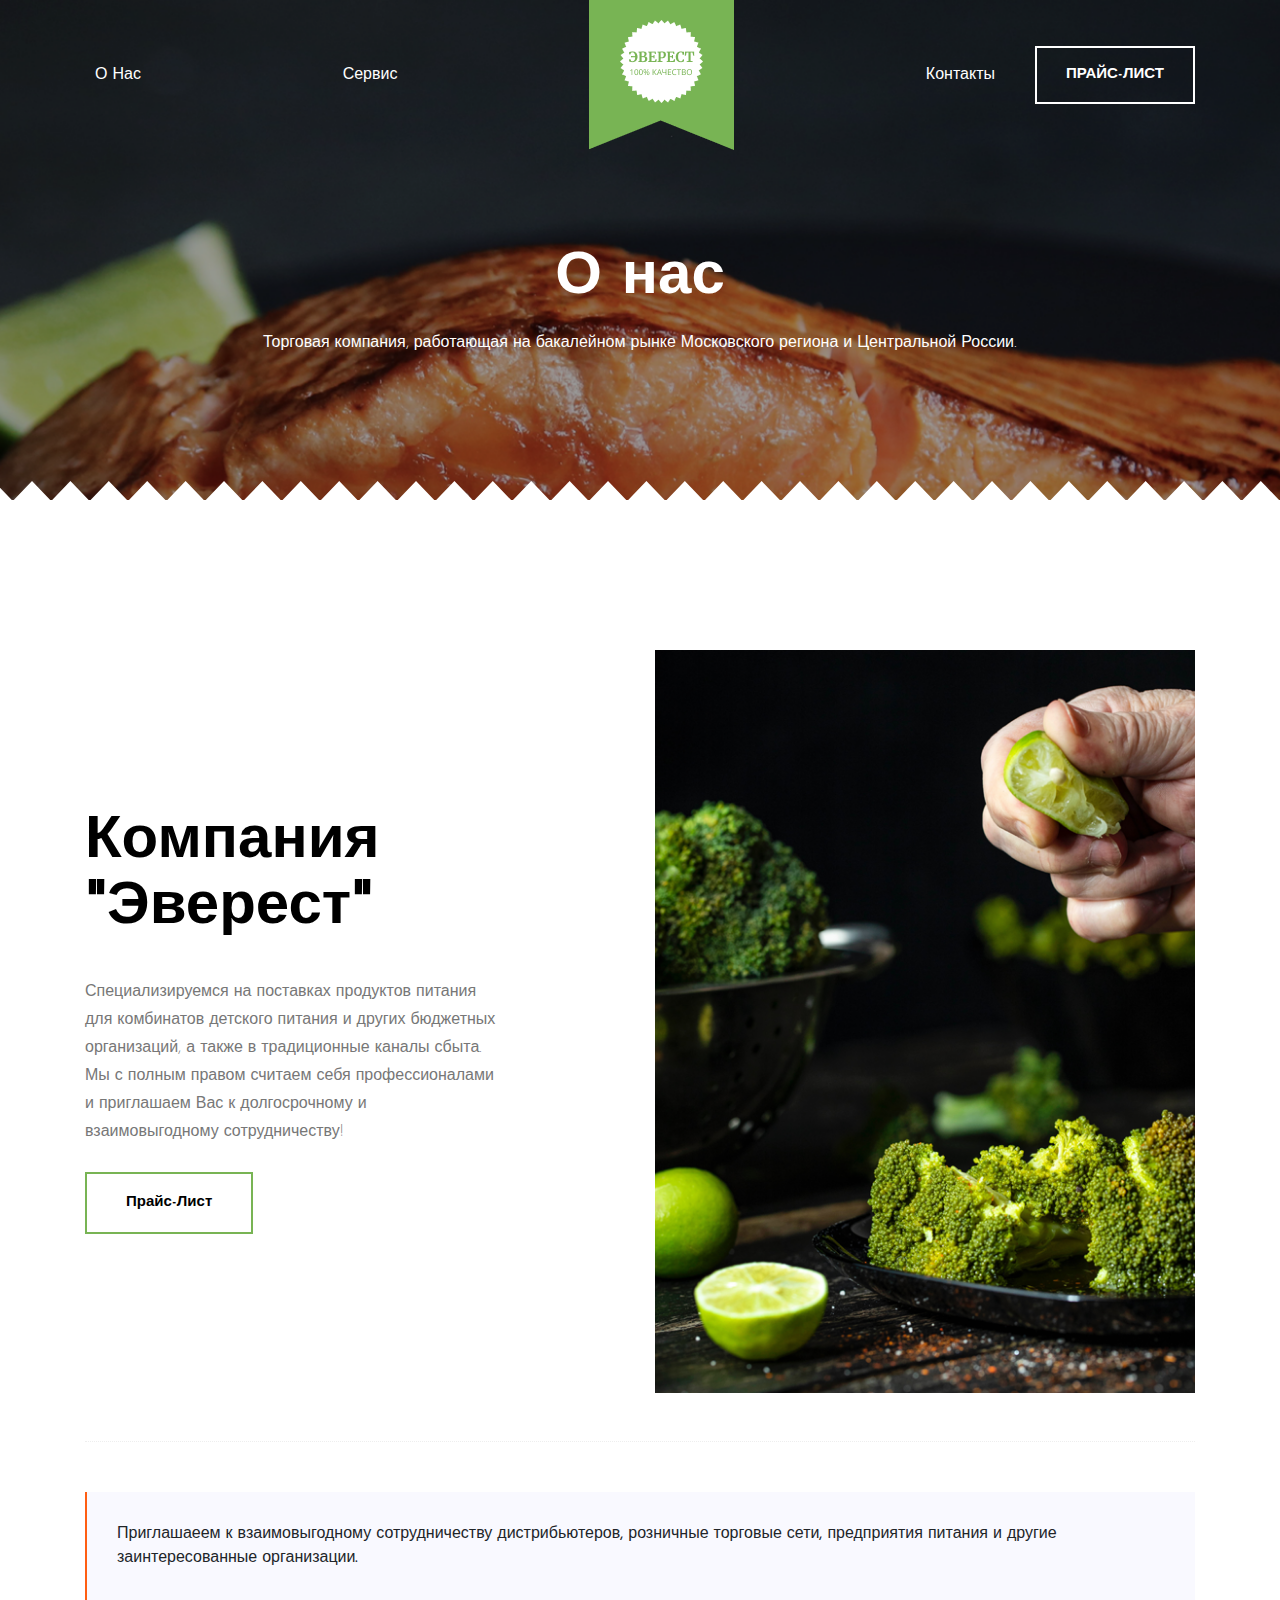
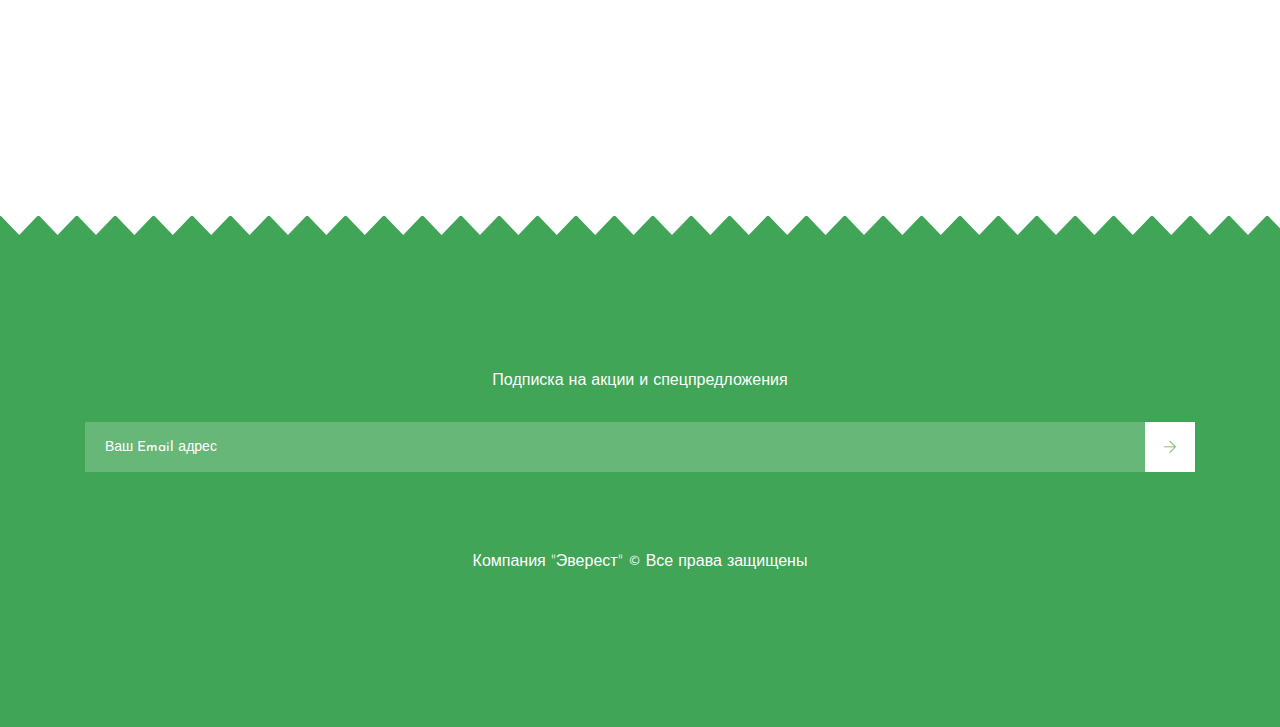
==== about.html @ 68adcf2d "first commit" ====
<!doctype html>
<html class="no-js" lang="ru">

<head>
    <meta charset="utf-8">
    <meta http-equiv="x-ua-compatible" content="ie=edge">
    <title>Эверест - бакалейные товары оптом</title>
    <meta name="description" content="Производство и дистрибьюция бакалейных товаров">
    <meta name="viewport" content="width=device-width, initial-scale=1">

    <!-- <link rel="manifest" href="site.webmanifest"> -->
    <link rel="shortcut icon" type="image/x-icon" href="img/logo.png">
    <!-- Place favicon.ico in the root directory -->

    <!-- CSS here -->
    <link rel="stylesheet" href="css/bootstrap.min.css">
    <link rel="stylesheet" href="css/owl.carousel.min.css">
    <link rel="stylesheet" href="css/magnific-popup.css">
    <link rel="stylesheet" href="css/font-awesome.min.css">
    <link rel="stylesheet" href="css/themify-icons.css">
    <link rel="stylesheet" href="css/nice-select.css">
    <link rel="stylesheet" href="css/flaticon.css">
    <link rel="stylesheet" href="css/animate.css">
    <link rel="stylesheet" href="css/slicknav.css">
    <link rel="stylesheet" href="css/style.css">
    <!-- <link rel="stylesheet" href="css/responsive.css"> -->
</head>

<body>
    <!--[if lte IE 9]>
            <p class="browserupgrade">You are using an <strong>outdated</strong> browser. Please <a href="https://browsehappy.com/">upgrade your browser</a> to improve your experience and security.</p>
        <![endif]-->

    <!-- header-start -->
    <header>
        <div class="header-area ">
            <div id="sticky-header" class="main-header-area">
                <div class="container">
                    <div class="row align-items-center">
                        <div class="col-xl-10 col-lg-10">
                            <div class="main-menu d-none d-lg-block">
                                <nav>
                                    <ul class="mein_menu_list" id="navigation">
                                        <li><a href="about.html">О нас</a></li>
                                        <li><a href="service.html">Сервис</a></li>
                                        <div class="logo-img d-none d-lg-block">
                                            <a href="index.html">
                                                <img src="img/logo.png" alt="">
                                            </a>
                                        </div>
                                        <li><a href="contact.html">Контакты</a></li>
                                    </ul>
                                </nav>
                            </div>
                        </div>
                        <div class="col-xl-2 col-lg-2 d-none d-lg-block">
                            <div class="custom_order">
                                <a href="price.pdf" download class="boxed_btn_white">ПРАЙС-ЛИСТ</a>
                            </div>
                        </div>
                        <div class="col-12">
                            <div class="mobile_menu d-block d-lg-none"></div>
                        </div>
                        <div class="logo-img-small d-sm-block d-md-block d-lg-none">
                            <a href="index.html">
                                <img src="img/logo.png" alt="">
                            </a>
                        </div>
                    </div>
                </div>
            </div>
        </div>
    </header>
    <!-- header-end -->

    <!-- breadcam_area_start -->
    <div class="breadcam_area breadcam_bg_1 zigzag_bg_2">
        <div class="breadcam_inner">
            <div class="breadcam_text">
                <h3>О нас</h3>
                <p>Торговая компания, работающая на бакалейном рынке Московского региона и Центральной России.</p>
            </div>
        </div>
    </div>
    <!-- breadcam_area_end -->

    <!-- single_about_area_start -->
    <div class="single_about_area">
        <div class="container">
            <div class="row align-items-center">
                <div class="col-xl-5 col-lg-5">
                    <div class="single_about_text">
                        <h3>Компания "Эверест"</h3>
                        <p class="about_text1">Специализируемся на поставках продуктов питания для комбинатов детского
                            питания и других бюджетных организаций, а также в традиционные каналы сбыта. Мы с полным
                            правом считаем себя профессионалами и приглашаем Вас к долгосрочному и взаимовыгодному
                            сотрудничеству!</p>
                        <a href="#" class="boxed_btn">Прайс-лист</a>

                    </div>
                </div>
                <div class="col-xl-6 offset-xl-1 col-lg-6 offset-lg-1">
                    <div class="single_about_thumb thumb_n1">
                        <img src="img/about/1.png" alt="">
                    </div>
                </div>
            </div>

            <div class="section-top-border mt-5">
                <div class="row">
                    <div class="col-lg-12">
                        <blockquote class="generic-blockquote">
                            Приглашаеем к взаимовыгодному сотрудничеству дистрибьютеров, розничные торговые сети, предприятия питания и другие заинтересованные организации.
                        </blockquote>
                    </div>
                </div>
            </div>

        </div>
    </div>
    <!-- single_about_area_end -->

    <!-- footer-start -->
    <footer class="footer_area footer-bg zigzag_bg_1">
        <div class="footer-top">
            <div class="container">
                <div class="row">
                    <div class="col-lg-12">
                        <div class="footer_widget">
                            <p class="offer_text text-center">Подписка на акции и спецпредложения</p>
                            <form action="#">
                                <input type="text" placeholder="Ваш Email адрес">
                                <button type="button"> <i class="ti-arrow-right"></i> </button>
                            </form>
                        </div>
                    </div>
                </div>
            </div>
        </div>
        <div class="footer-bottom">
            <div class="container">
                <div class="row align-items-center">
                    <div class="col-md-12">
                        <div class="copyright">
                            <p class="footer-text text-center">Компания "Эверест" &copy; Все права защищены</p>
                        </div>
                    </div>
                </div>
            </div>
        </div>
    </footer>
    <!-- footer-end -->


    <!-- JS here -->
    <script src="js/vendor/modernizr-3.5.0.min.js"></script>
    <script src="js/vendor/jquery-1.12.4.min.js"></script>
    <script src="js/popper.min.js"></script>
    <script src="js/bootstrap.min.js"></script>
    <script src="js/owl.carousel.min.js"></script>
    <script src="js/isotope.pkgd.min.js"></script>
    <script src="js/ajax-form.js"></script>
    <script src="js/waypoints.min.js"></script>
    <script src="js/jquery.counterup.min.js"></script>
    <script src="js/imagesloaded.pkgd.min.js"></script>
    <script src="js/scrollIt.js"></script>
    <script src="js/jquery.scrollUp.min.js"></script>
    <script src="js/wow.min.js"></script>
    <script src="js/nice-select.min.js"></script>
    <script src="js/jquery.slicknav.min.js"></script>
    <script src="js/jquery.magnific-popup.min.js"></script>
    <script src="js/plugins.js"></script>

    <!--contact js-->
    <script src="js/contact.js"></script>
    <script src="js/jquery.ajaxchimp.min.js"></script>
    <script src="js/jquery.form.js"></script>
    <script src="js/jquery.validate.min.js"></script>
    <script src="js/mail-script.js"></script>

    <script src="js/main.js"></script>

</body>

</html>
---- css/themify-icons.css ----
@font-face {
	font-family: 'themify';
	src:url('../fonts/themify.eot?-fvbane');
	src:url('../fonts/themify.eot?#iefix-fvbane') format('embedded-opentype'),
		url('../fonts/themify.woff?-fvbane') format('woff'),
		url('../fonts/themify.ttf?-fvbane') format('truetype'),
		url('../fonts/themify.svg?-fvbane#themify') format('svg');
	font-weight: normal;
	font-style: normal;
}

[class^="ti-"], [class*=" ti-"] {
	font-family: 'themify';
	/* speak: none; */
	font-style: normal;
	font-weight: normal;
	font-variant: normal;
	text-transform: none;
	line-height: 1;

	/* Better Font Rendering =========== */
	-webkit-font-smoothing: antialiased;
	-moz-osx-font-smoothing: grayscale;
}

.ti-wand:before {
	content: "\e600";
}
.ti-volume:before {
	content: "\e601";
}
.ti-user:before {
	content: "\e602";
}
.ti-unlock:before {
	content: "\e603";
}
.ti-unlink:before {
	content: "\e604";
}
.ti-trash:before {
	content: "\e605";
}
.ti-thought:before {
	content: "\e606";
}
.ti-target:before {
	content: "\e607";
}
.ti-tag:before {
	content: "\e608";
}
.ti-tablet:before {
	content: "\e609";
}
.ti-star:before {
	content: "\e60a";
}
.ti-spray:before {
	content: "\e60b";
}
.ti-signal:before {
	content: "\e60c";
}
.ti-shopping-cart:before {
	content: "\e60d";
}
.ti-shopping-cart-full:before {
	content: "\e60e";
}
.ti-settings:before {
	content: "\e60f";
}
.ti-search:before {
	content: "\e610";
}
.ti-zoom-in:before {
	content: "\e611";
}
.ti-zoom-out:before {
	content: "\e612";
}
.ti-cut:before {
	content: "\e613";
}
.ti-ruler:before {
	content: "\e614";
}
.ti-ruler-pencil:before {
	content: "\e615";
}
.ti-ruler-alt:before {
	content: "\e616";
}
.ti-bookmark:before {
	content: "\e617";
}
.ti-bookmark-alt:before {
	content: "\e618";
}
.ti-reload:before {
	content: "\e619";
}
.ti-plus:before {
	content: "\e61a";
}
.ti-pin:before {
	content: "\e61b";
}
.ti-pencil:before {
	content: "\e61c";
}
.ti-pencil-alt:before {
	content: "\e61d";
}
.ti-paint-roller:before {
	content: "\e61e";
}
.ti-paint-bucket:before {
	content: "\e61f";
}
.ti-na:before {
	content: "\e620";
}
.ti-mobile:before {
	content: "\e621";
}
.ti-minus:before {
	content: "\e622";
}
.ti-medall:before {
	content: "\e623";
}
.ti-medall-alt:before {
	content: "\e624";
}
.ti-marker:before {
	content: "\e625";
}
.ti-marker-alt:before {
	content: "\e626";
}
.ti-arrow-up:before {
	content: "\e627";
}
.ti-arrow-right:before {
	content: "\e628";
}
.ti-arrow-left:before {
	content: "\e629";
}
.ti-arrow-down:before {
	content: "\e62a";
}
.ti-lock:before {
	content: "\e62b";
}
.ti-location-arrow:before {
	content: "\e62c";
}
.ti-link:before {
	content: "\e62d";
}
.ti-layout:before {
	content: "\e62e";
}
.ti-layers:before {
	content: "\e62f";
}
.ti-layers-alt:before {
	content: "\e630";
}
.ti-key:before {
	content: "\e631";
}
.ti-import:before {
	content: "\e632";
}
.ti-image:before {
	content: "\e633";
}
.ti-heart:before {
	content: "\e634";
}
.ti-heart-broken:before {
	content: "\e635";
}
.ti-hand-stop:before {
	content: "\e636";
}
.ti-hand-open:before {
	content: "\e637";
}
.ti-hand-drag:before {
	content: "\e638";
}
.ti-folder:before {
	content: "\e639";
}
.ti-flag:before {
	content: "\e63a";
}
.ti-flag-alt:before {
	content: "\e63b";
}
.ti-flag-alt-2:before {
	content: "\e63c";
}
.ti-eye:before {
	content: "\e63d";
}
.ti-export:before {
	content: "\e63e";
}
.ti-exchange-vertical:before {
	content: "\e63f";
}
.ti-desktop:before {
	content: "\e640";
}
.ti-cup:before {
	content: "\e641";
}
.ti-crown:before {
	content: "\e642";
}
.ti-comments:before {
	content: "\e643";
}
.ti-comment:before {
	content: "\e644";
}
.ti-comment-alt:before {
	content: "\e645";
}
.ti-close:before {
	content: "\e646";
}
.ti-clip:before {
	content: "\e647";
}
.ti-angle-up:before {
	content: "\e648";
}
.ti-angle-right:before {
	content: "\e649";
}
.ti-angle-left:before {
	content: "\e64a";
}
.ti-angle-down:before {
	content: "\e64b";
}
.ti-check:before {
	content: "\e64c";
}
.ti-check-box:before {
	content: "\e64d";
}
.ti-camera:before {
	content: "\e64e";
}
.ti-announcement:before {
	content: "\e64f";
}
.ti-brush:before {
	content: "\e650";
}
.ti-briefcase:before {
	content: "\e651";
}
.ti-bolt:before {
	content: "\e652";
}
.ti-bolt-alt:before {
	content: "\e653";
}
.ti-blackboard:before {
	content: "\e654";
}
.ti-bag:before {
	content: "\e655";
}
.ti-move:before {
	content: "\e656";
}
.ti-arrows-vertical:before {
	content: "\e657";
}
.ti-arrows-horizontal:before {
	content: "\e658";
}
.ti-fullscreen:before {
	content: "\e659";
}
.ti-arrow-top-right:before {
	content: "\e65a";
}
.ti-arrow-top-left:before {
	content: "\e65b";
}
.ti-arrow-circle-up:before {
	content: "\e65c";
}
.ti-arrow-circle-right:before {
	content: "\e65d";
}
.ti-arrow-circle-left:before {
	content: "\e65e";
}
.ti-arrow-circle-down:before {
	content: "\e65f";
}
.ti-angle-double-up:before {
	content: "\e660";
}
.ti-angle-double-right:before {
	content: "\e661";
}
.ti-angle-double-left:before {
	content: "\e662";
}
.ti-angle-double-down:before {
	content: "\e663";
}
.ti-zip:before {
	content: "\e664";
}
.ti-world:before {
	content: "\e665";
}
.ti-wheelchair:before {
	content: "\e666";
}
.ti-view-list:before {
	content: "\e667";
}
.ti-view-list-alt:before {
	content: "\e668";
}
.ti-view-grid:before {
	content: "\e669";
}
.ti-uppercase:before {
	content: "\e66a";
}
.ti-upload:before {
	content: "\e66b";
}
.ti-underline:before {
	content: "\e66c";
}
.ti-truck:before {
	content: "\e66d";
}
.ti-timer:before {
	content: "\e66e";
}
.ti-ticket:before {
	content: "\e66f";
}
.ti-thumb-up:before {
	content: "\e670";
}
.ti-thumb-down:before {
	content: "\e671";
}
.ti-text:before {
	content: "\e672";
}
.ti-stats-up:before {
	content: "\e673";
}
.ti-stats-down:before {
	content: "\e674";
}
.ti-split-v:before {
	content: "\e675";
}
.ti-split-h:before {
	content: "\e676";
}
.ti-smallcap:before {
	content: "\e677";
}
.ti-shine:before {
	content: "\e678";
}
.ti-shift-right:before {
	content: "\e679";
}
.ti-shift-left:before {
	content: "\e67a";
}
.ti-shield:before {
	content: "\e67b";
}
.ti-notepad:before {
	content: "\e67c";
}
.ti-server:before {
	content: "\e67d";
}
.ti-quote-right:before {
	content: "\e67e";
}
.ti-quote-left:before {
	content: "\e67f";
}
.ti-pulse:before {
	content: "\e680";
}
.ti-printer:before {
	content: "\e681";
}
.ti-power-off:before {
	content: "\e682";
}
.ti-plug:before {
	content: "\e683";
}
.ti-pie-chart:before {
	content: "\e684";
}
.ti-paragraph:before {
	content: "\e685";
}
.ti-panel:before {
	content: "\e686";
}
.ti-package:before {
	content: "\e687";
}
.ti-music:before {
	content: "\e688";
}
.ti-music-alt:before {
	content: "\e689";
}
.ti-mouse:before {
	content: "\e68a";
}
.ti-mouse-alt:before {
	content: "\e68b";
}
.ti-money:before {
	content: "\e68c";
}
.ti-microphone:before {
	content: "\e68d";
}
.ti-menu:before {
	content: "\e68e";
}
.ti-menu-alt:before {
	content: "\e68f";
}
.ti-map:before {
	content: "\e690";
}
.ti-map-alt:before {
	content: "\e691";
}
.ti-loop:before {
	content: "\e692";
}
.ti-location-pin:before {
	content: "\e693";
}
.ti-list:before {
	content: "\e694";
}
.ti-light-bulb:before {
	content: "\e695";
}
.ti-Italic:before {
	content: "\e696";
}
.ti-info:before {
	content: "\e697";
}
.ti-infinite:before {
	content: "\e698";
}
.ti-id-badge:before {
	content: "\e699";
}
.ti-hummer:before {
	content: "\e69a";
}
.ti-home:before {
	content: "\e69b";
}
.ti-help:before {
	content: "\e69c";
}
.ti-headphone:before {
	content: "\e69d";
}
.ti-harddrives:before {
	content: "\e69e";
}
.ti-harddrive:before {
	content: "\e69f";
}
.ti-gift:before {
	content: "\e6a0";
}
.ti-game:before {
	content: "\e6a1";
}
.ti-filter:before {
	content: "\e6a2";
}
.ti-files:before {
	content: "\e6a3";
}
.ti-file:before {
	content: "\e6a4";
}
.ti-eraser:before {
	content: "\e6a5";
}
.ti-envelope:before {
	content: "\e6a6";
}
.ti-download:before {
	content: "\e6a7";
}
.ti-direction:before {
	content: "\e6a8";
}
.ti-direction-alt:before {
	content: "\e6a9";
}
.ti-dashboard:before {
	content: "\e6aa";
}
.ti-control-stop:before {
	content: "\e6ab";
}
.ti-control-shuffle:before {
	content: "\e6ac";
}
.ti-control-play:before {
	content: "\e6ad";
}
.ti-control-pause:before {
	content: "\e6ae";
}
.ti-control-forward:before {
	content: "\e6af";
}
.ti-control-backward:before {
	content: "\e6b0";
}
.ti-cloud:before {
	content: "\e6b1";
}
.ti-cloud-up:before {
	content: "\e6b2";
}
.ti-cloud-down:before {
	content: "\e6b3";
}
.ti-clipboard:before {
	content: "\e6b4";
}
.ti-car:before {
	content: "\e6b5";
}
.ti-calendar:before {
	content: "\e6b6";
}
.ti-book:before {
	content: "\e6b7";
}
.ti-bell:before {
	content: "\e6b8";
}
.ti-basketball:before {
	content: "\e6b9";
}
.ti-bar-chart:before {
	content: "\e6ba";
}
.ti-bar-chart-alt:before {
	content: "\e6bb";
}
.ti-back-right:before {
	content: "\e6bc";
}
.ti-back-left:before {
	content: "\e6bd";
}
.ti-arrows-corner:before {
	content: "\e6be";
}
.ti-archive:before {
	content: "\e6bf";
}
.ti-anchor:before {
	content: "\e6c0";
}
.ti-align-right:before {
	content: "\e6c1";
}
.ti-align-left:before {
	content: "\e6c2";
}
.ti-align-justify:before {
	content: "\e6c3";
}
.ti-align-center:before {
	content: "\e6c4";
}
.ti-alert:before {
	content: "\e6c5";
}
.ti-alarm-clock:before {
	content: "\e6c6";
}
.ti-agenda:before {
	content: "\e6c7";
}
.ti-write:before {
	content: "\e6c8";
}
.ti-window:before {
	content: "\e6c9";
}
.ti-widgetized:before {
	content: "\e6ca";
}
.ti-widget:before {
	content: "\e6cb";
}
.ti-widget-alt:before {
	content: "\e6cc";
}
.ti-wallet:before {
	content: "\e6cd";
}
.ti-video-clapper:before {
	content: "\e6ce";
}
.ti-video-camera:before {
	content: "\e6cf";
}
.ti-vector:before {
	content: "\e6d0";
}
.ti-themify-logo:before {
	content: "\e6d1";
}
.ti-themify-favicon:before {
	content: "\e6d2";
}
.ti-themify-favicon-alt:before {
	content: "\e6d3";
}
.ti-support:before {
	content: "\e6d4";
}
.ti-stamp:before {
	content: "\e6d5";
}
.ti-split-v-alt:before {
	content: "\e6d6";
}
.ti-slice:before {
	content: "\e6d7";
}
.ti-shortcode:before {
	content: "\e6d8";
}
.ti-shift-right-alt:before {
	content: "\e6d9";
}
.ti-shift-left-alt:before {
	content: "\e6da";
}
.ti-ruler-alt-2:before {
	content: "\e6db";
}
.ti-receipt:before {
	content: "\e6dc";
}
.ti-pin2:before {
	content: "\e6dd";
}
.ti-pin-alt:before {
	content: "\e6de";
}
.ti-pencil-alt2:before {
	content: "\e6df";
}
.ti-palette:before {
	content: "\e6e0";
}
.ti-more:before {
	content: "\e6e1";
}
.ti-more-alt:before {
	content: "\e6e2";
}
.ti-microphone-alt:before {
	content: "\e6e3";
}
.ti-magnet:before {
	content: "\e6e4";
}
.ti-line-double:before {
	content: "\e6e5";
}
.ti-line-dotted:before {
	content: "\e6e6";
}
.ti-line-dashed:before {
	content: "\e6e7";
}
.ti-layout-width-full:before {
	content: "\e6e8";
}
.ti-layout-width-default:before {
	content: "\e6e9";
}
.ti-layout-width-default-alt:before {
	content: "\e6ea";
}
.ti-layout-tab:before {
	content: "\e6eb";
}
.ti-layout-tab-window:before {
	content: "\e6ec";
}
.ti-layout-tab-v:before {
	content: "\e6ed";
}
.ti-layout-tab-min:before {
	content: "\e6ee";
}
.ti-layout-slider:before {
	content: "\e6ef";
}
.ti-layout-slider-alt:before {
	content: "\e6f0";
}
.ti-layout-sidebar-right:before {
	content: "\e6f1";
}
.ti-layout-sidebar-none:before {
	content: "\e6f2";
}
.ti-layout-sidebar-left:before {
	content: "\e6f3";
}
.ti-layout-placeholder:before {
	content: "\e6f4";
}
.ti-layout-menu:before {
	content: "\e6f5";
}
.ti-layout-menu-v:before {
	content: "\e6f6";
}
.ti-layout-menu-separated:before {
	content: "\e6f7";
}
.ti-layout-menu-full:before {
	content: "\e6f8";
}
.ti-layout-media-right-alt:before {
	content: "\e6f9";
}
.ti-layout-media-right:before {
	content: "\e6fa";
}
.ti-layout-media-overlay:before {
	content: "\e6fb";
}
.ti-layout-media-overlay-alt:before {
	content: "\e6fc";
}
.ti-layout-media-overlay-alt-2:before {
	content: "\e6fd";
}
.ti-layout-media-left-alt:before {
	content: "\e6fe";
}
.ti-layout-media-left:before {
	content: "\e6ff";
}
.ti-layout-media-center-alt:before {
	content: "\e700";
}
.ti-layout-media-center:before {
	content: "\e701";
}
.ti-layout-list-thumb:before {
	content: "\e702";
}
.ti-layout-list-thumb-alt:before {
	content: "\e703";
}
.ti-layout-list-post:before {
	content: "\e704";
}
.ti-layout-list-large-image:before {
	content: "\e705";
}
.ti-layout-line-solid:before {
	content: "\e706";
}
.ti-layout-grid4:before {
	content: "\e707";
}
.ti-layout-grid3:before {
	content: "\e708";
}
.ti-layout-grid2:before {
	content: "\e709";
}
.ti-layout-grid2-thumb:before {
	content: "\e70a";
}
.ti-layout-cta-right:before {
	content: "\e70b";
}
.ti-layout-cta-left:before {
	content: "\e70c";
}
.ti-layout-cta-center:before {
	content: "\e70d";
}
.ti-layout-cta-btn-right:before {
	content: "\e70e";
}
.ti-layout-cta-btn-left:before {
	content: "\e70f";
}
.ti-layout-column4:before {
	content: "\e710";
}
.ti-layout-column3:before {
	content: "\e711";
}
.ti-layout-column2:before {
	content: "\e712";
}
.ti-layout-accordion-separated:before {
	content: "\e713";
}
.ti-layout-accordion-merged:before {
	content: "\e714";
}
.ti-layout-accordion-list:before {
	content: "\e715";
}
.ti-ink-pen:before {
	content: "\e716";
}
.ti-info-alt:before {
	content: "\e717";
}
.ti-help-alt:before {
	content: "\e718";
}
.ti-headphone-alt:before {
	content: "\e719";
}
.ti-hand-point-up:before {
	content: "\e71a";
}
.ti-hand-point-right:before {
	content: "\e71b";
}
.ti-hand-point-left:before {
	content: "\e71c";
}
.ti-hand-point-down:before {
	content: "\e71d";
}
.ti-gallery:before {
	content: "\e71e";
}
.ti-face-smile:before {
	content: "\e71f";
}
.ti-face-sad:before {
	content: "\e720";
}
.ti-credit-card:before {
	content: "\e721";
}
.ti-control-skip-forward:before {
	content: "\e722";
}
.ti-control-skip-backward:before {
	content: "\e723";
}
.ti-control-record:before {
	content: "\e724";
}
.ti-control-eject:before {
	content: "\e725";
}
.ti-comments-smiley:before {
	content: "\e726";
}
.ti-brush-alt:before {
	content: "\e727";
}
.ti-youtube:before {
	content: "\e728";
}
.ti-vimeo:before {
	content: "\e729";
}
.ti-twitter:before {
	content: "\e72a";
}
.ti-time:before {
	content: "\e72b";
}
.ti-tumblr:before {
	content: "\e72c";
}
.ti-skype:before {
	content: "\e72d";
}
.ti-share:before {
	content: "\e72e";
}
.ti-share-alt:before {
	content: "\e72f";
}
.ti-rocket:before {
	content: "\e730";
}
.ti-pinterest:before {
	content: "\e731";
}
.ti-new-window:before {
	content: "\e732";
}
.ti-microsoft:before {
	content: "\e733";
}
.ti-list-ol:before {
	content: "\e734";
}
.ti-linkedin:before {
	content: "\e735";
}
.ti-layout-sidebar-2:before {
	content: "\e736";
}
.ti-layout-grid4-alt:before {
	content: "\e737";
}
.ti-layout-grid3-alt:before {
	content: "\e738";
}
.ti-layout-grid2-alt:before {
	content: "\e739";
}
.ti-layout-column4-alt:before {
	content: "\e73a";
}
.ti-layout-column3-alt:before {
	content: "\e73b";
}
.ti-layout-column2-alt:before {
	content: "\e73c";
}
.ti-instagram:before {
	content: "\e73d";
}
.ti-google:before {
	content: "\e73e";
}
.ti-github:before {
	content: "\e73f";
}
.ti-flickr:before {
	content: "\e740";
}
.ti-facebook:before {
	content: "\e741";
}
.ti-dropbox:before {
	content: "\e742";
}
.ti-dribbble:before {
	content: "\e743";
}
.ti-apple:before {
	content: "\e744";
}
.ti-android:before {
	content: "\e745";
}
.ti-save:before {
	content: "\e746";
}
.ti-save-alt:before {
	content: "\e747";
}
.ti-yahoo:before {
	content: "\e748";
}
.ti-wordpress:before {
	content: "\e749";
}
.ti-vimeo-alt:before {
	content: "\e74a";
}
.ti-twitter-alt:before {
	content: "\e74b";
}
.ti-tumblr-alt:before {
	content: "\e74c";
}
.ti-trello:before {
	content: "\e74d";
}
.ti-stack-overflow:before {
	content: "\e74e";
}
.ti-soundcloud:before {
	content: "\e74f";
}
.ti-sharethis:before {
	content: "\e750";
}
.ti-sharethis-alt:before {
	content: "\e751";
}
.ti-reddit:before {
	content: "\e752";
}
.ti-pinterest-alt:before {
	content: "\e753";
}
.ti-microsoft-alt:before {
	content: "\e754";
}
.ti-linux:before {
	content: "\e755";
}
.ti-jsfiddle:before {
	content: "\e756";
}
.ti-joomla:before {
	content: "\e757";
}
.ti-html5:before {
	content: "\e758";
}
.ti-flickr-alt:before {
	content: "\e759";
}
.ti-email:before {
	content: "\e75a";
}
.ti-drupal:before {
	content: "\e75b";
}
.ti-dropbox-alt:before {
	content: "\e75c";
}
.ti-css3:before {
	content: "\e75d";
}
.ti-rss:before {
	content: "\e75e";
}
.ti-rss-alt:before {
	content: "\e75f";
}
---- css/nice-select.css ----
.nice-select {
  -webkit-tap-highlight-color: transparent;
  background-color: #fff;
  border-radius: 5px;
  border: solid 1px #e8e8e8;
  box-sizing: border-box;
  clear: both;
  cursor: pointer;
  display: block;
  float: left;
  font-family: inherit;
  font-size: 14px;
  font-weight: normal;
  height: 42px;
  line-height: 40px;
  outline: none;
  padding-left: 18px;
  padding-right: 30px;
  position: relative;
  text-align: left !important;
  -webkit-transition: all 0.2s ease-in-out;
  transition: all 0.2s ease-in-out;
  -webkit-user-select: none;
     -moz-user-select: none;
      -ms-user-select: none;
          user-select: none;
  white-space: nowrap;
  width: auto; }
  .nice-select:hover {
    border-color: #dbdbdb; }
  .nice-select:active, .nice-select.open, .nice-select:focus {
    border-color: #999; }
  .nice-select:after {
    border-bottom: 2px solid #999;
    border-right: 2px solid #999;
    content: '';
    display: block;
    height: 5px;
    margin-top: -4px;
    pointer-events: none;
    position: absolute;
    right: 12px;
    top: 50%;
    -webkit-transform-origin: 66% 66%;
        -ms-transform-origin: 66% 66%;
            transform-origin: 66% 66%;
    -webkit-transform: rotate(45deg);
        -ms-transform: rotate(45deg);
            transform: rotate(45deg);
    -webkit-transition: all 0.15s ease-in-out;
    transition: all 0.15s ease-in-out;
    width: 5px; }
  .nice-select.open:after {
    -webkit-transform: rotate(-135deg);
        -ms-transform: rotate(-135deg);
            transform: rotate(-135deg); }
  .nice-select.open .list {
    opacity: 1;
    pointer-events: auto;
    -webkit-transform: scale(1) translateY(0);
        -ms-transform: scale(1) translateY(0);
            transform: scale(1) translateY(0); }
  .nice-select.disabled {
    border-color: #ededed;
    color: #999;
    pointer-events: none; }
    .nice-select.disabled:after {
      border-color: #cccccc; }
  .nice-select.wide {
    width: 100%; }
    .nice-select.wide .list {
      left: 0 !important;
      right: 0 !important; }
  .nice-select.right {
    float: right; }
    .nice-select.right .list {
      left: auto;
      right: 0; }
  .nice-select.small {
    font-size: 12px;
    height: 36px;
    line-height: 34px; }
    .nice-select.small:after {
      height: 4px;
      width: 4px; }
    .nice-select.small .option {
      line-height: 34px;
      min-height: 34px; }
  .nice-select .list {
    background-color: #fff;
    border-radius: 5px;
    box-shadow: 0 0 0 1px rgba(68, 68, 68, 0.11);
    box-sizing: border-box;
    margin-top: 4px;
    opacity: 0;
    overflow: hidden;
    padding: 0;
    pointer-events: none;
    position: absolute;
    top: 100%;
    left: 0;
    -webkit-transform-origin: 50% 0;
        -ms-transform-origin: 50% 0;
            transform-origin: 50% 0;
    -webkit-transform: scale(0.75) translateY(-21px);
        -ms-transform: scale(0.75) translateY(-21px);
            transform: scale(0.75) translateY(-21px);
    -webkit-transition: all 0.2s cubic-bezier(0.5, 0, 0, 1.25), opacity 0.15s ease-out;
    transition: all 0.2s cubic-bezier(0.5, 0, 0, 1.25), opacity 0.15s ease-out;
    z-index: 9; }
    .nice-select .list:hover .option:not(:hover) {
      background-color: transparent !important; }
  .nice-select .option {
    cursor: pointer;
    font-weight: 400;
    line-height: 40px;
    list-style: none;
    min-height: 40px;
    outline: none;
    padding-left: 18px;
    padding-right: 29px;
    text-align: left;
    -webkit-transition: all 0.2s;
    transition: all 0.2s; }
    .nice-select .option:hover, .nice-select .option.focus, .nice-select .option.selected.focus {
      background-color: #f6f6f6; }
    .nice-select .option.selected {
      font-weight: bold; }
    .nice-select .option.disabled {
      background-color: transparent;
      color: #999;
      cursor: default; }

.no-csspointerevents .nice-select .list {
  display: none; }

.no-csspointerevents .nice-select.open .list {
  display: block; }
---- css/flaticon.css ----
/*
  	Flaticon icon font: Flaticon
  	Creation date: 18/08/2019 06:00
  	*/

@font-face {
  font-family: "Flaticon";
  src: url("../fonts/Flaticon.eot");
  src: url("../fonts/Flaticon.eot?#iefix") format("embedded-opentype"),
       url("../fonts/Flaticon.woff2") format("woff2"),
       url("../fonts/Flaticon.woff") format("woff"),
       url("../fonts/Flaticon.ttf") format("truetype"),
       url("../fonts/Flaticon.svg#Flaticon") format("svg");
  font-weight: normal;
  font-style: normal;
}

@media screen and (-webkit-min-device-pixel-ratio:0) {
  @font-face {
    font-family: "Flaticon";
    src: url("../fonts/Flaticon.svg#Flaticon") format("svg");
  }
}

[class^="flaticon-"]:before, [class*=" flaticon-"]:before,
[class^="flaticon-"]:after, [class*=" flaticon-"]:after {   
  font-family: Flaticon;

font-style: normal;

}

.flaticon-gift:before { content: "\f100"; }
.flaticon-cake:before { content: "\f101"; }
.flaticon-dance:before { content: "\f102"; }
.flaticon-calendar:before { content: "\f103"; }
.flaticon-running-man:before { content: "\f104"; }
.flaticon-businessman:before { content: "\f105"; }
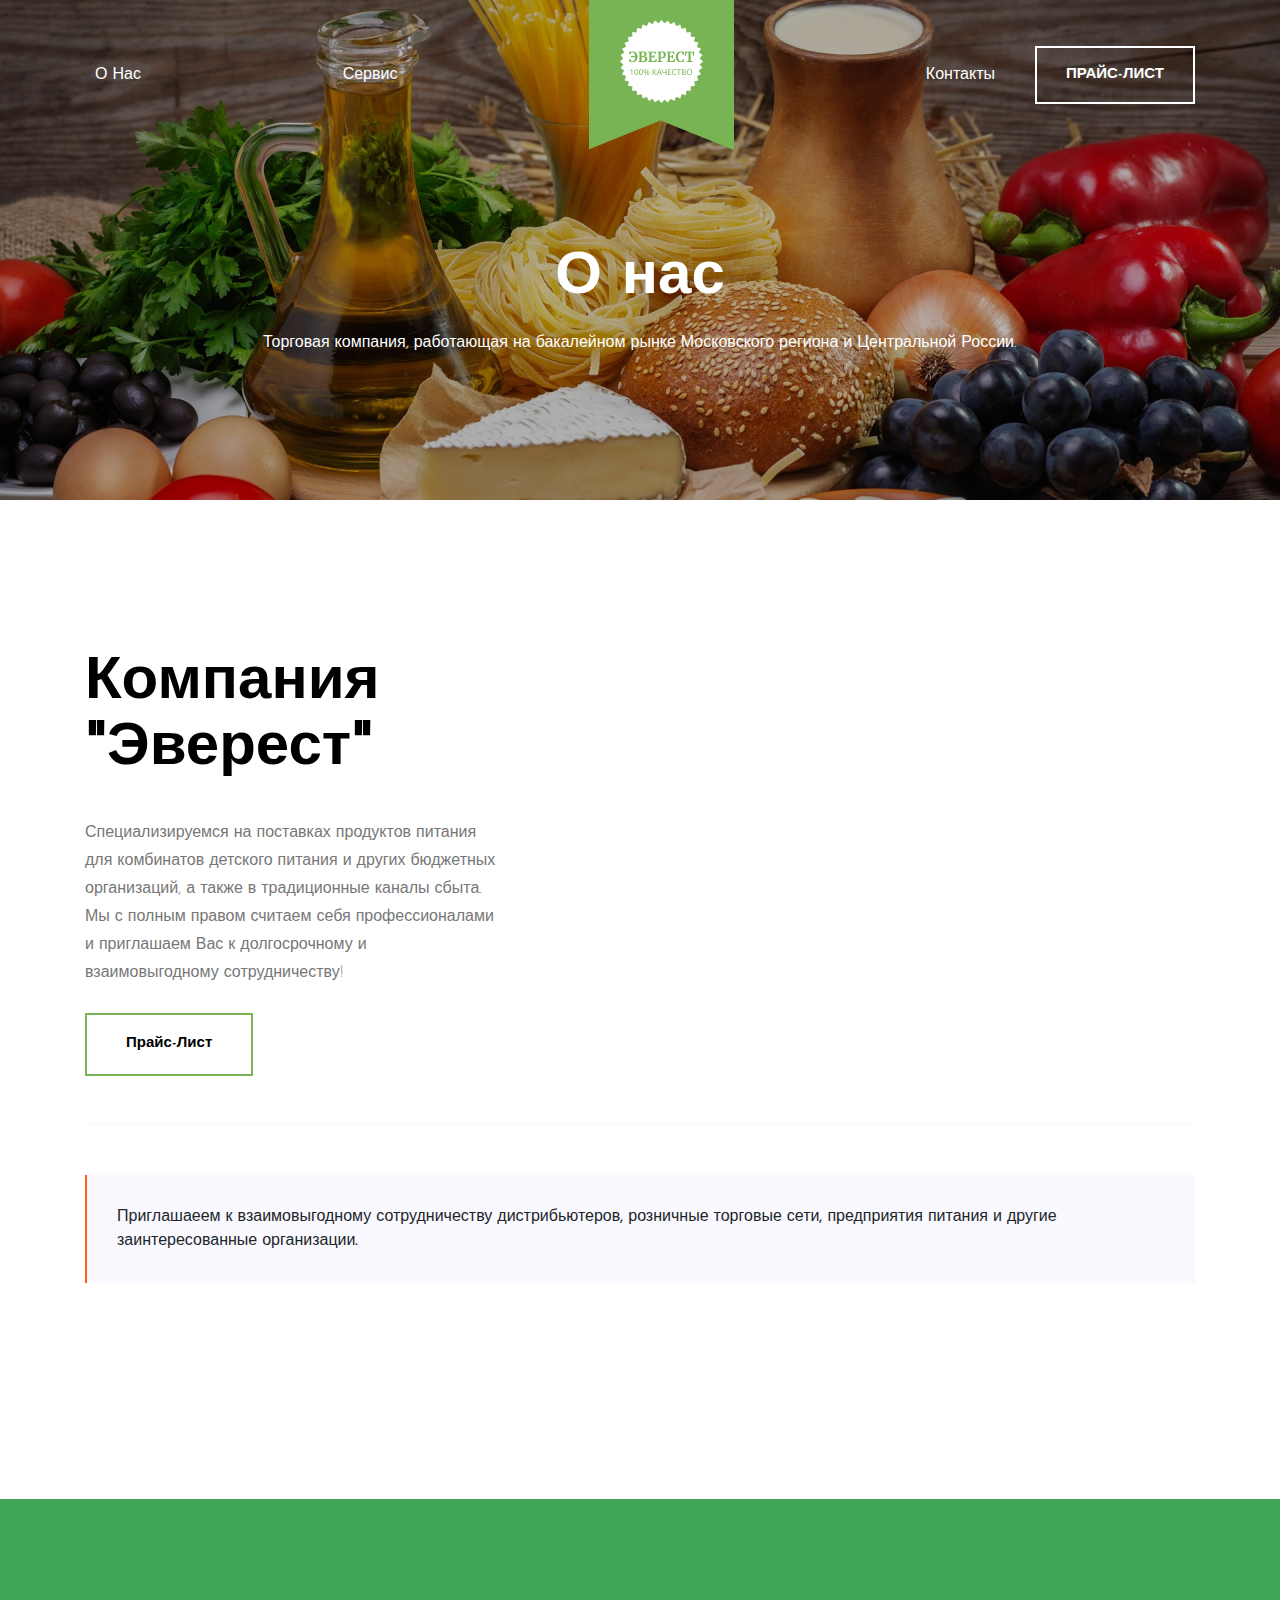
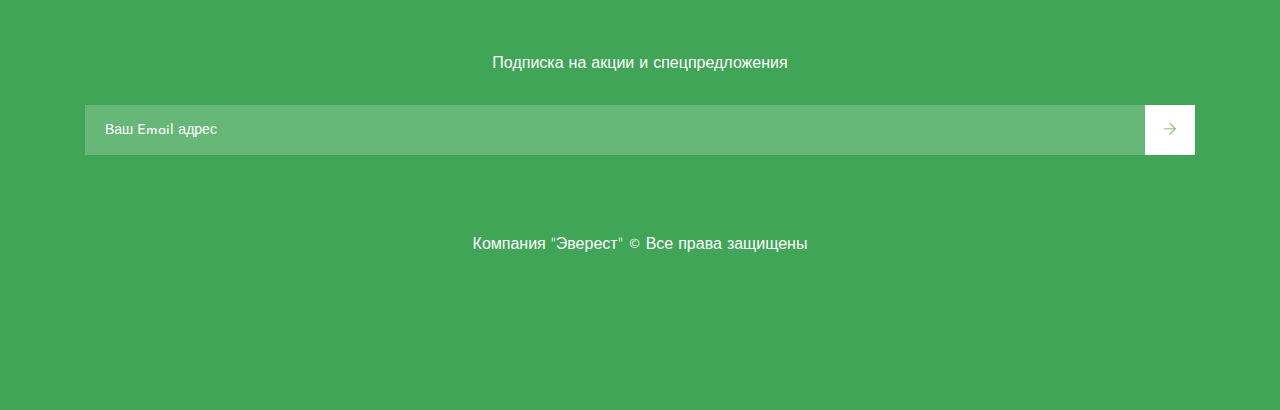
==== commit b99b7b1b: "images" ====
--- a/about.html
+++ b/about.html
@@ -101,7 +101,7 @@
                 </div>
                 <div class="col-xl-6 offset-xl-1 col-lg-6 offset-lg-1">
                     <div class="single_about_thumb thumb_n1">
-                        <img src="img/about/1.png" alt="">
+                        <img src="img/about/1.jpg" alt="">
                     </div>
                 </div>
             </div>
--- a/css/style.css
+++ b/css/style.css
@@ -1102,12 +1102,12 @@
 
 /* line 1, ../../Arafath/CL/CL August/199 Flatter Catering/199 Flatter Catering-HTML/scss/_banner.scss */
 .slider_img_1 {
-  background-image: url(../img/banner/banner.png);
+  background-image: url(../img/banner/banner.jpg);
 }
 
 /* line 4, ../../Arafath/CL/CL August/199 Flatter Catering/199 Flatter Catering-HTML/scss/_banner.scss */
 .banner-3 {
-  background-image: url(../img/banner/banner-3.png);
+  background-image: url(../img/banner/banner-3.jpg);
 }
 
 /* line 1, ../../Arafath/CL/CL August/199 Flatter Catering/199 Flatter Catering-HTML/scss/_service.scss */
@@ -1179,7 +1179,7 @@
 
 /* line 1, ../../Arafath/CL/CL August/199 Flatter Catering/199 Flatter Catering-HTML/scss/_video.scss */
 .video_bg {
-  background-image: url(../img/banner/banner-2.png);
+  background-image: url(../img/banner/banner-2.jpg);
 }
 
 /* line 4, ../../Arafath/CL/CL August/199 Flatter Catering/199 Flatter Catering-HTML/scss/_video.scss */
@@ -1821,7 +1821,7 @@
 
 /* line 1, ../../Arafath/CL/CL August/199 Flatter Catering/199 Flatter Catering-HTML/scss/_breadcam.scss */
 .breadcam_bg_1 {
-  background-image: url(../img/banner/common.png);
+  background-image: url(../img/banner/banner.jpg);
 }
 
 /* line 4, ../../Arafath/CL/CL August/199 Flatter Catering/199 Flatter Catering-HTML/scss/_breadcam.scss */
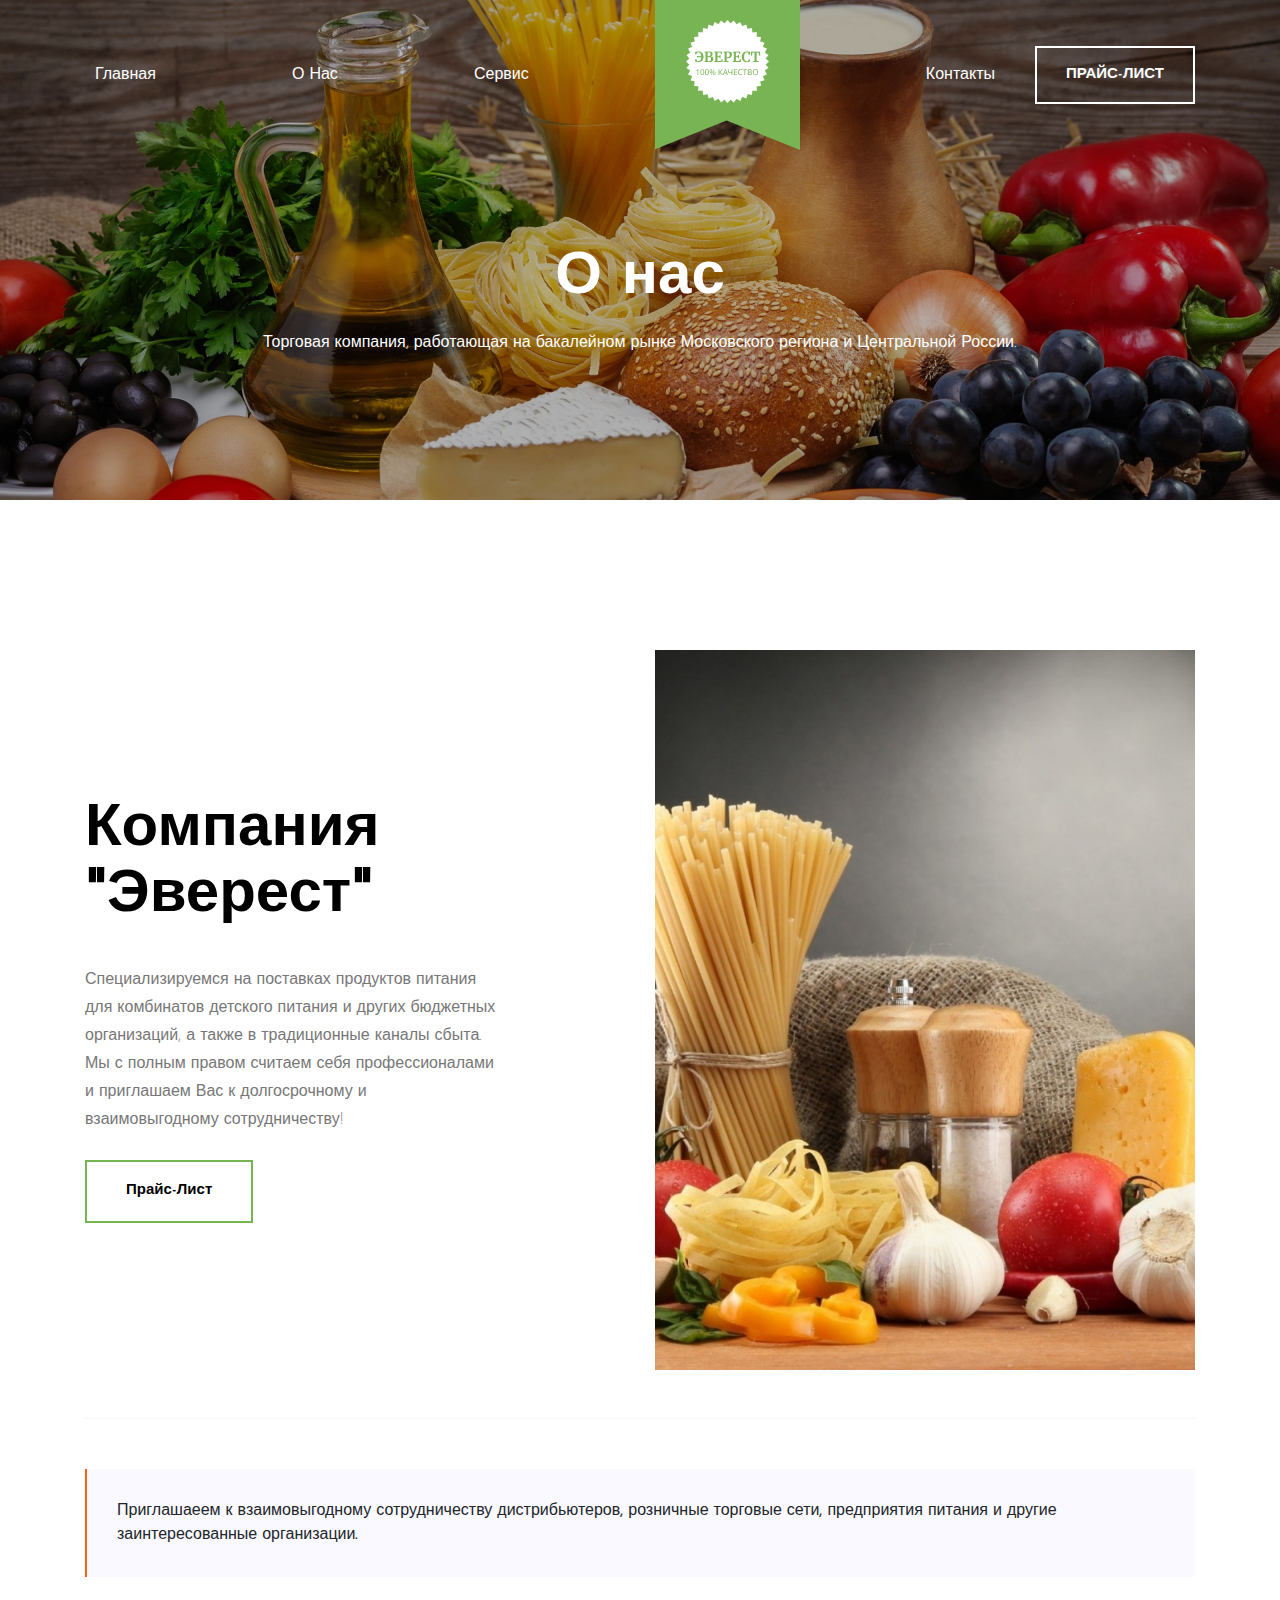
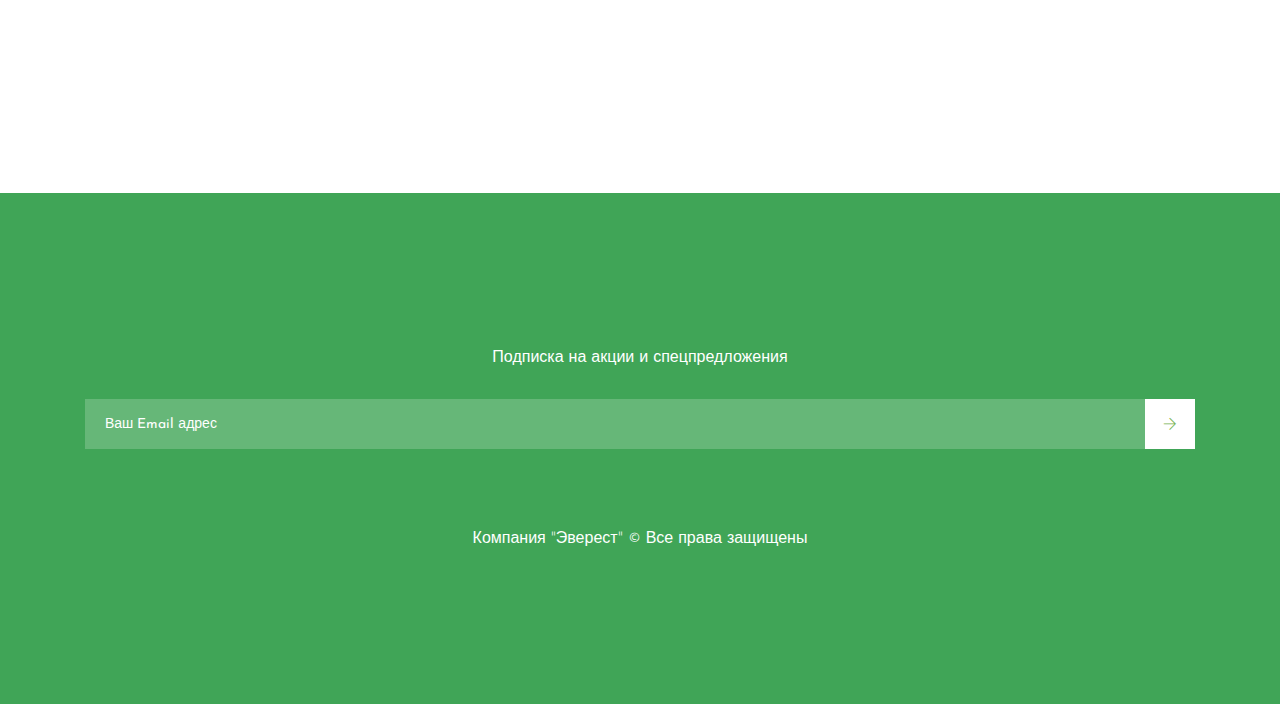
==== commit 914d2be3: "corr" ====
--- a/about.html
+++ b/about.html
@@ -41,6 +41,7 @@
                             <div class="main-menu d-none d-lg-block">
                                 <nav>
                                     <ul class="mein_menu_list" id="navigation">
+                                        <li><a href="/">Главная</a></li>
                                         <li><a href="about.html">О нас</a></li>
                                         <li><a href="service.html">Сервис</a></li>
                                         <div class="logo-img d-none d-lg-block">
